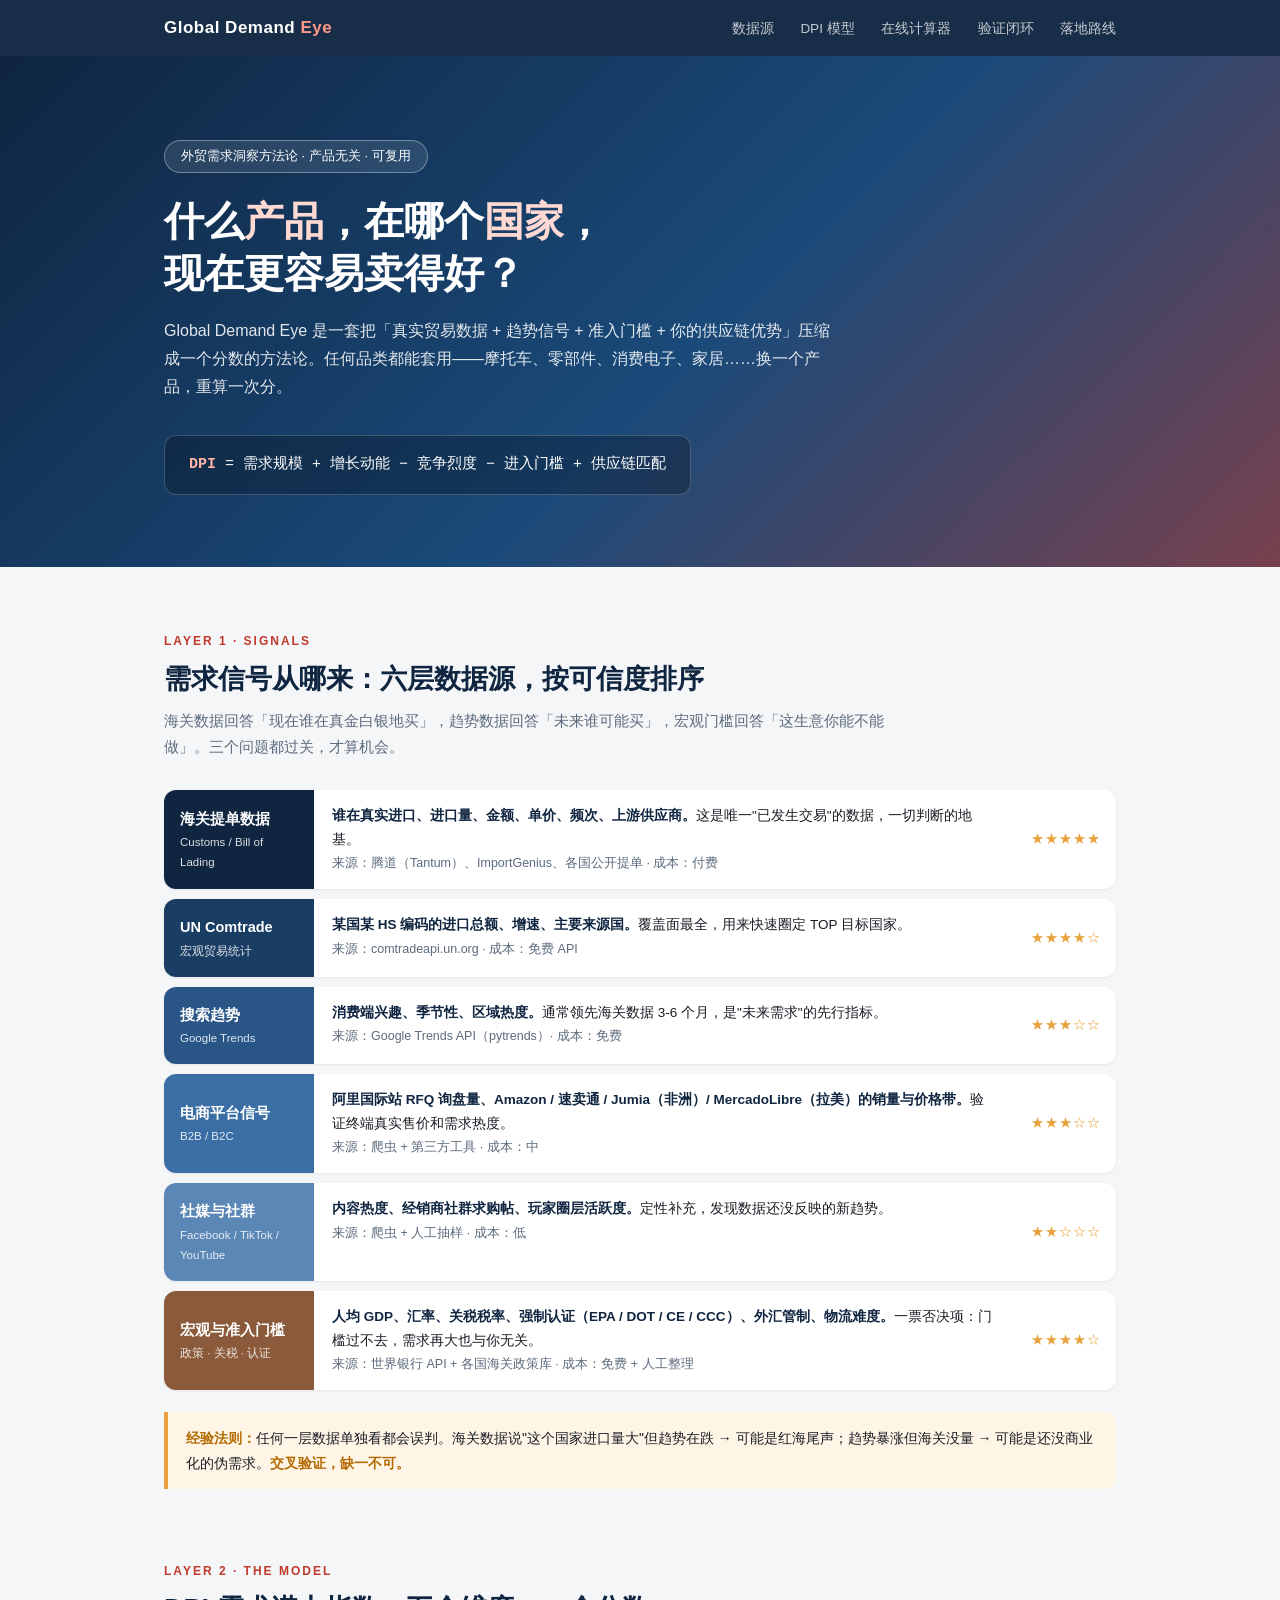
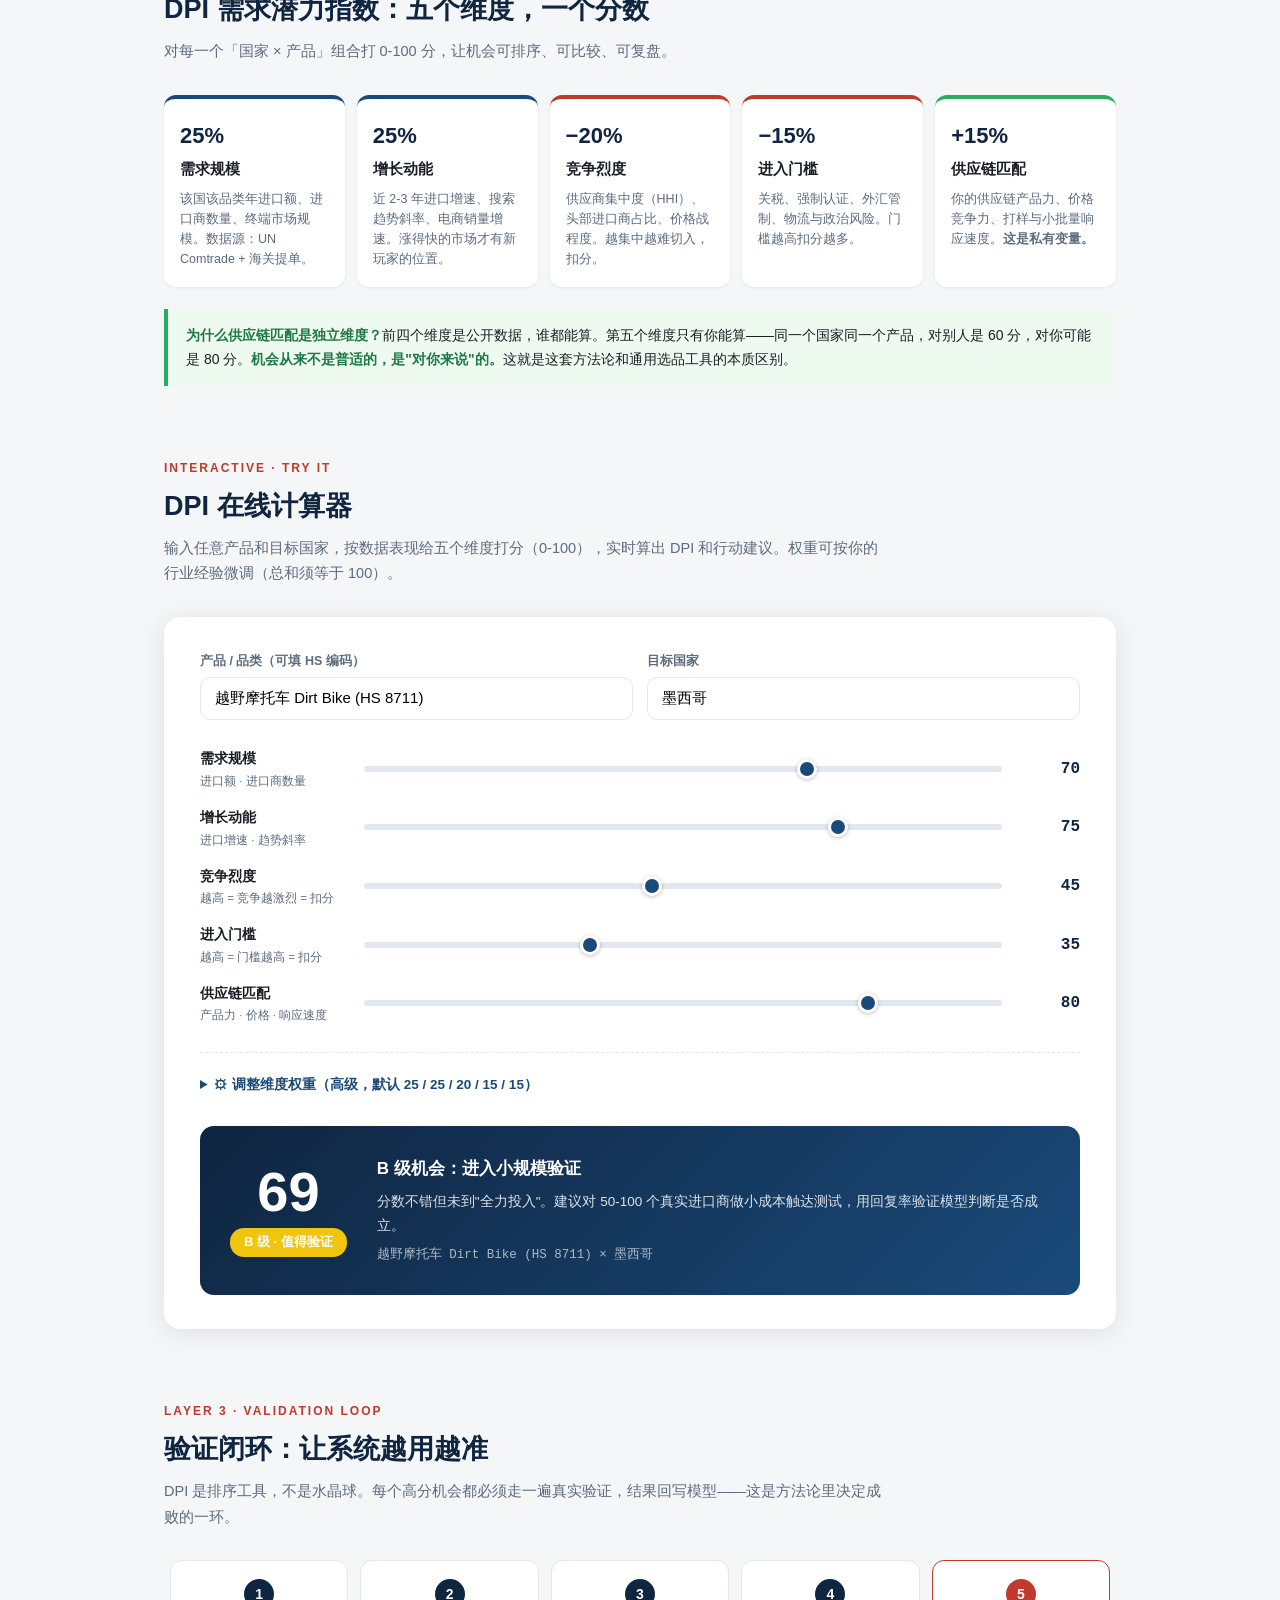
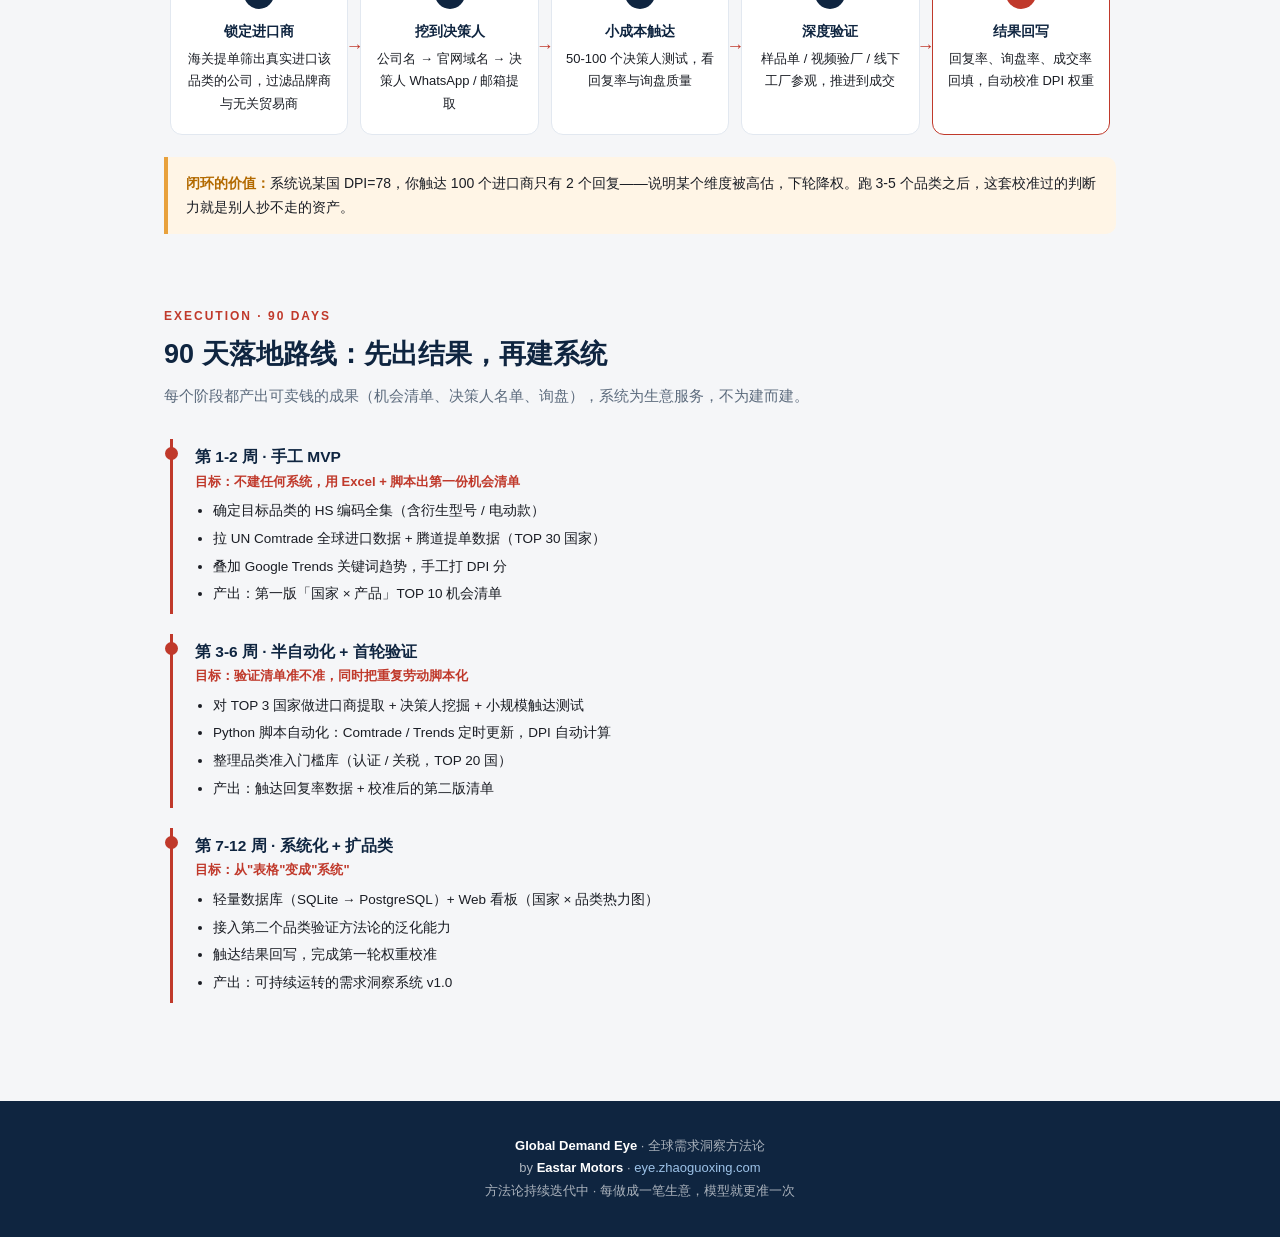
==== index.html @ 24470c13 "Global Demand Eye: 全球需求洞察方法论 v1.0（DPI 模型 + 交互式计算器）" ====
<!DOCTYPE html>
<html lang="zh-CN" data-page-node-id="IEvrCKIiT8b6tZA7WyVUV3">
<head data-page-node-id="hLp0TwkNhoBQQ4ujz1DH9p">
<meta charset="UTF-8" data-page-node-id="vBuQwhukV2SU0BndbEfwpH">
<meta name="viewport" content="width=device-width, initial-scale=1.0" data-page-node-id="2bIlBClqqDKxnT2rr8ZYdN">
<title>Global Demand Eye · 全球需求洞察方法论</title>
<meta name="description" content="一套可复用的外贸需求洞察方法论：用 DPI 需求潜力指数回答「什么产品 × 哪个国家 × 现在更容易卖」。" data-page-node-id="ldcZ8ysT7w2BpTGIAM40GC">
<style>
  :root {
    --navy: #0f2540; --navy2: #1a4a7a; --red: #c0392b; --bg: #f5f6f8;
    --ink: #1a1d24; --muted: #5c6b7d; --line: #e2e8f0; --green: #27ae60; --amber: #e8a13c;
  }
  * { margin: 0; padding: 0; box-sizing: border-box; }
  html { scroll-behavior: smooth; }
  body { font-family: -apple-system, "PingFang SC", "Microsoft YaHei", sans-serif; background: var(--bg); color: var(--ink); line-height: 1.75; }
  .container { max-width: 1000px; margin: 0 auto; padding: 0 24px; }

  /* nav */
  nav { position: sticky; top: 0; z-index: 50; background: rgba(15,37,64,.96); backdrop-filter: blur(8px); }
  nav .container { display: flex; align-items: center; justify-content: space-between; height: 56px; }
  nav .logo { color: #fff; font-weight: 800; font-size: 17px; letter-spacing: .5px; }
  nav .logo span { color: #ff9a8a; }
  nav .links a { color: rgba(255,255,255,.75); text-decoration: none; font-size: 13.5px; margin-left: 22px; transition: color .2s; }
  nav .links a:hover { color: #fff; }
  @media (max-width: 720px) { nav .links { display: none; } }

  /* hero */
  .hero { background: linear-gradient(135deg, #0f2540 0%, #1a4a7a 55%, #c0392b 135%); color: #fff; padding: 84px 0 72px; }
  .hero .tag { display: inline-block; border: 1px solid rgba(255,255,255,.35); background: rgba(255,255,255,.1); padding: 4px 16px; border-radius: 20px; font-size: 13px; margin-bottom: 22px; }
  .hero h1 { font-size: 40px; font-weight: 800; line-height: 1.3; margin-bottom: 18px; }
  .hero h1 .q { color: #ffd9d2; }
  .hero p { font-size: 16px; opacity: .88; max-width: 680px; }
  .hero .formula-strip { margin-top: 34px; display: inline-block; background: rgba(0,0,0,.25); border: 1px solid rgba(255,255,255,.2); border-radius: 12px; padding: 16px 24px; font-family: "SF Mono", Menlo, monospace; font-size: 15px; }
  .hero .formula-strip b { color: #ffb4a6; }
  @media (max-width: 720px) { .hero h1 { font-size: 28px; } .hero .formula-strip { font-size: 12px; } }

  section { padding: 64px 0 8px; }
  .sec-head { margin-bottom: 30px; }
  .sec-head .en { font-size: 12px; letter-spacing: 2px; color: var(--red); font-weight: 700; text-transform: uppercase; }
  .sec-head h2 { font-size: 27px; color: var(--navy); margin-top: 4px; }
  .sec-head p { color: var(--muted); font-size: 14.5px; margin-top: 6px; max-width: 720px; }

  /* signal pyramid */
  .pyramid { display: flex; flex-direction: column; gap: 10px; }
  .pyr { display: flex; background: #fff; border-radius: 12px; overflow: hidden; box-shadow: 0 1px 3px rgba(15,37,64,.08); }
  .pyr .lv { flex: 0 0 150px; padding: 16px; color: #fff; font-weight: 700; font-size: 14.5px; display: flex; flex-direction: column; justify-content: center; }
  .pyr .lv small { font-weight: 400; opacity: .85; font-size: 11.5px; }
  .pyr .bd { padding: 14px 18px; font-size: 13.5px; flex: 1; }
  .pyr .bd b { color: var(--navy); }
  .pyr .bd .src { color: var(--muted); font-size: 12.5px; margin-top: 2px; }
  .pyr .stars { flex: 0 0 100px; display: flex; align-items: center; justify-content: center; color: var(--amber); font-size: 13px; letter-spacing: 1px; }
  @media (max-width: 720px) { .pyr .lv { flex-basis: 110px; } .pyr .stars { display: none; } }

  /* dpi dimensions */
  .dims { display: grid; grid-template-columns: repeat(5, 1fr); gap: 12px; }
  @media (max-width: 900px) { .dims { grid-template-columns: repeat(2, 1fr); } }
  @media (max-width: 560px) { .dims { grid-template-columns: 1fr; } }
  .dim { background: #fff; border-radius: 12px; padding: 18px 16px; box-shadow: 0 1px 3px rgba(15,37,64,.08); border-top: 4px solid var(--navy2); }
  .dim.minus { border-top-color: var(--red); }
  .dim.own { border-top-color: var(--green); }
  .dim .w { font-size: 22px; font-weight: 800; color: var(--navy); }
  .dim .n { font-weight: 700; margin: 2px 0 6px; font-size: 14.5px; }
  .dim .d { font-size: 12.5px; color: var(--muted); line-height: 1.6; }

  .note { background: #fff5e6; border-left: 4px solid var(--amber); padding: 14px 18px; border-radius: 0 10px 10px 0; margin-top: 22px; font-size: 14px; }
  .note b { color: #b36a00; }
  .note.green { background: #eef9f0; border-left-color: var(--green); }
  .note.green b { color: #1d7a46; }

  /* calculator */
  .calc { background: #fff; border-radius: 16px; box-shadow: 0 4px 24px rgba(15,37,64,.1); padding: 34px 36px; }
  @media (max-width: 720px) { .calc { padding: 22px 18px; } }
  .calc .row-inputs { display: grid; grid-template-columns: 1fr 1fr; gap: 14px; margin-bottom: 26px; }
  @media (max-width: 560px) { .calc .row-inputs { grid-template-columns: 1fr; } }
  .calc input[type=text] { width: 100%; padding: 12px 14px; border: 1.5px solid var(--line); border-radius: 10px; font-size: 15px; outline: none; transition: border .2s; }
  .calc input[type=text]:focus { border-color: var(--navy2); }
  .calc label.fld { font-size: 12.5px; color: var(--muted); display: block; margin-bottom: 5px; font-weight: 600; }
  .slider-row { display: grid; grid-template-columns: 150px 1fr 64px; align-items: center; gap: 14px; margin-bottom: 14px; }
  @media (max-width: 560px) { .slider-row { grid-template-columns: 110px 1fr 52px; } }
  .slider-row .lab { font-size: 14px; font-weight: 600; }
  .slider-row .lab small { display: block; color: var(--muted); font-weight: 400; font-size: 11.5px; }
  .slider-row .val { font-family: "SF Mono", Menlo, monospace; font-size: 16px; font-weight: 700; color: var(--navy); text-align: right; }
  input[type=range] { width: 100%; height: 6px; -webkit-appearance: none; appearance: none; background: var(--line); border-radius: 3px; outline: none; }
  input[type=range]::-webkit-slider-thumb { -webkit-appearance: none; appearance: none; width: 20px; height: 20px; border-radius: 50%; background: var(--navy2); cursor: pointer; border: 3px solid #fff; box-shadow: 0 1px 4px rgba(0,0,0,.25); }
  .weights { margin-top: 26px; padding-top: 20px; border-top: 1px dashed var(--line); }
  .weights summary { cursor: pointer; font-size: 13.5px; color: var(--navy2); font-weight: 600; }
  .weights .wgrid { display: grid; grid-template-columns: repeat(5, 1fr); gap: 10px; margin-top: 14px; }
  @media (max-width: 720px) { .weights .wgrid { grid-template-columns: repeat(2, 1fr); } }
  .weights .wgrid label { font-size: 11.5px; color: var(--muted); display: block; margin-bottom: 3px; }
  .weights input[type=number] { width: 100%; padding: 7px 9px; border: 1.5px solid var(--line); border-radius: 8px; font-size: 14px; }
  .wsum { font-size: 12.5px; margin-top: 10px; color: var(--muted); }
  .wsum.ok { color: var(--green); } .wsum.bad { color: var(--red); font-weight: 700; }

  .result { margin-top: 30px; background: linear-gradient(135deg, #0f2540, #1a4a7a); border-radius: 14px; color: #fff; padding: 28px 30px; display: grid; grid-template-columns: auto 1fr; gap: 30px; align-items: center; }
  @media (max-width: 640px) { .result { grid-template-columns: 1fr; text-align: center; } }
  .result .score { text-align: center; }
  .result .score .num { font-size: 56px; font-weight: 800; line-height: 1; }
  .result .score .grade { display: inline-block; margin-top: 8px; font-size: 13px; font-weight: 700; padding: 3px 14px; border-radius: 14px; background: rgba(255,255,255,.15); }
  .result .verdict h4 { font-size: 17px; margin-bottom: 6px; }
  .result .verdict p { font-size: 13.5px; opacity: .85; }
  .result .verdict .pair { font-size: 12.5px; opacity: .65; margin-top: 8px; font-family: Menlo, monospace; }

  /* loop */
  .loop { display: grid; grid-template-columns: repeat(5, 1fr); gap: 0; }
  @media (max-width: 900px) { .loop { grid-template-columns: 1fr; gap: 12px; } }
  .lp { background: #fff; border: 1.5px solid var(--line); border-radius: 12px; padding: 18px 14px; margin: 0 6px; text-align: center; font-size: 13px; position: relative; }
  .lp .no { width: 30px; height: 30px; border-radius: 50%; background: var(--navy); color: #fff; font-weight: 800; display: flex; align-items: center; justify-content: center; margin: 0 auto 10px; font-size: 14px; }
  .lp b { display: block; color: var(--navy); margin-bottom: 4px; font-size: 14px; }
  .lp .arr { position: absolute; right: -16px; top: 50%; transform: translateY(-50%); color: var(--red); font-size: 18px; font-weight: 800; z-index: 2; }
  @media (max-width: 900px) { .lp .arr { display: none; } .lp { margin: 0; } }

  /* roadmap */
  .phase { border-left: 3px solid var(--red); padding: 4px 0 4px 22px; margin: 20px 0 20px 6px; position: relative; }
  .phase::before { content: ""; position: absolute; left: -8px; top: 8px; width: 13px; height: 13px; border-radius: 50%; background: var(--red); }
  .phase .t { font-weight: 700; font-size: 15.5px; color: var(--navy); }
  .phase .g { font-size: 13px; color: var(--red); font-weight: 600; margin-bottom: 6px; }
  .phase ul { margin-left: 18px; font-size: 13.5px; }
  .phase li { margin-bottom: 4px; }

  footer { background: var(--navy); color: rgba(255,255,255,.65); text-align: center; padding: 34px 20px; margin-top: 70px; font-size: 13px; }
  footer b { color: #fff; }
  footer a { color: #9ec3e8; text-decoration: none; }
</style>
</head>
<body data-page-node-id="r5opr6QafjVuFzC8ON0cdB">

<nav data-page-node-id="QuTthRYrnVWiDVU4P8e2kO">
  <div class="container" data-page-node-id="rSzT6q8761tzJrecuDGDx7">
    <div class="logo" data-page-node-id="YNQbATNOCQu0QMy5YVWGUk">Global Demand <span data-page-node-id="SczkfhZVIKyUPl3Lal9FXu">Eye</span></div>
    <div class="links" data-page-node-id="bvfOhIvkzDzVhWLD3byn2g">
      <a href="#signals" data-page-node-id="QLsc8fCORnNMgEXU4lE7KE">数据源</a>
      <a href="#dpi" data-page-node-id="n4cuCpz7oHlGXjJSjq1TVd">DPI 模型</a>
      <a href="#calc" data-page-node-id="eDOBJ2DCVDD18yL87TJ3RS">在线计算器</a>
      <a href="#loop" data-page-node-id="DHEj22jfOPbuzD3FoP1DJM">验证闭环</a>
      <a href="#roadmap" data-page-node-id="SwSfWYvEmaSe5w0Kty3PW3">落地路线</a>
    </div>
  </div>
</nav>

<header class="hero" data-page-node-id="IZYheMNTh07hRgDJfRFRk2">
  <div class="container" data-page-node-id="EDFjBvue8R69aJNtRItX7Y">
    <span class="tag" data-page-node-id="p7OIjJOdq6BhohmUQ7pCWQ">外贸需求洞察方法论 · 产品无关 · 可复用</span>
    <h1 data-page-node-id="xHTnuhLWr1ctZLSzqEWkIQ">什么<span class="q" data-page-node-id="HSXyQLlKOrQDdUiEx3WHoW">产品</span>，在哪个<span class="q" data-page-node-id="iYE3smzuwUv2TRCSOSSIz4">国家</span>，<br data-page-node-id="yfrJmaG1UToOiCyjtWpQSI">现在更容易卖得好？</h1>
    <p data-page-node-id="XhCnIAzaD6e57Ko7ouEJq1">Global Demand Eye 是一套把「真实贸易数据 + 趋势信号 + 准入门槛 + 你的供应链优势」压缩成一个分数的方法论。任何品类都能套用——摩托车、零部件、消费电子、家居……换一个产品，重算一次分。</p>
    <div class="formula-strip" data-page-node-id="I98uPK7IFHiWHmWqxn0GEf">
      <b data-page-node-id="nz43cjdQmSxBh1NWPtGBDM">DPI</b> = 需求规模 + 增长动能 − 竞争烈度 − 进入门槛 + 供应链匹配
    </div>
  </div>
</header>

<!-- ========== signals ========== -->
<section id="signals" data-page-node-id="ZQFGwPuYWzvEraIip5YilB">
  <div class="container" data-page-node-id="bHOEvrCng6jv2vUFArN1WA">
    <div class="sec-head" data-page-node-id="aDCiYHeHl4Ud39AeSiTGZr">
      <div class="en" data-page-node-id="Nk7fXWYWGG63xMOnmiE8hW">Layer 1 · Signals</div>
      <h2 data-page-node-id="G8NSWbvDKHOZ49mcyv7sGv">需求信号从哪来：六层数据源，按可信度排序</h2>
      <p data-page-node-id="NfgRid0uJEwHnpvKZOulTo">海关数据回答「现在谁在真金白银地买」，趋势数据回答「未来谁可能买」，宏观门槛回答「这生意你能不能做」。三个问题都过关，才算机会。</p>
    </div>
    <div class="pyramid" data-page-node-id="9uP1GkKiQLRGLhJ4TUD4BN">
      <div class="pyr" data-page-node-id="w9dStCxCaAjQZiHf9TOU4Z">
        <div class="lv" style="background:#0f2540;" data-page-node-id="qqhQadGFlS7LCG2Co05sOn">海关提单数据<small data-page-node-id="HTRX4gMsuzF23IaAxL46Rk">Customs / Bill of Lading</small></div>
        <div class="bd" data-page-node-id="ShWeNjuUZVLwnoRRDWIaSs"><b data-page-node-id="JaAQrnmtHq7ApZuXGEe4kt">谁在真实进口、进口量、金额、单价、频次、上游供应商。</b>这是唯一"已发生交易"的数据，一切判断的地基。<div class="src" data-page-node-id="7hr94JPHoPnotIsxwGgO8F">来源：腾道（Tantum）、ImportGenius、各国公开提单 · 成本：付费</div></div>
        <div class="stars" data-page-node-id="UuYHTeI66u4rHofrHiI2dR">★★★★★</div>
      </div>
      <div class="pyr" data-page-node-id="gSCQN2PxcvcqkoF2RKNpNB">
        <div class="lv" style="background:#1a3d63;" data-page-node-id="2wQsLAMKa45lhEHTF6GF0s">UN Comtrade<small data-page-node-id="2dvH2bXJ5xW7bOdej9FCz9">宏观贸易统计</small></div>
        <div class="bd" data-page-node-id="FbSPeNn5CXWdpCGofJTr2a"><b data-page-node-id="IQFgDj6GCeGEJJ5lA1L1zM">某国某 HS 编码的进口总额、增速、主要来源国。</b>覆盖面最全，用来快速圈定 TOP 目标国家。<div class="src" data-page-node-id="N9Nk1ZlUTFF0klYOjw4Fxx">来源：comtradeapi.un.org · 成本：免费 API</div></div>
        <div class="stars" data-page-node-id="aTIJogp6NkuYh9pyhYfNWV">★★★★☆</div>
      </div>
      <div class="pyr" data-page-node-id="IzHwJ3cd17lHZIu9KGXx1a">
        <div class="lv" style="background:#2a5687;" data-page-node-id="zEAtWNTUoAk8h7nivGGPFu">搜索趋势<small data-page-node-id="Dv110IQQfiTdGqbUKYOcNA">Google Trends</small></div>
        <div class="bd" data-page-node-id="lWW3hHilEW1r77JCCldPZ5"><b data-page-node-id="ol2Ish9P1LIhkQ0wG5myX7">消费端兴趣、季节性、区域热度。</b>通常领先海关数据 3-6 个月，是"未来需求"的先行指标。<div class="src" data-page-node-id="nSg9imSVXDgQwfA8rMANm7">来源：Google Trends API（pytrends）· 成本：免费</div></div>
        <div class="stars" data-page-node-id="LIOrmeFbvkNIgpAD3u7LPG">★★★☆☆</div>
      </div>
      <div class="pyr" data-page-node-id="YKxMVYSFRfwPjGdDuov9Wt">
        <div class="lv" style="background:#3a6ea5;" data-page-node-id="icUJxu2oPcdMkp717Hsugf">电商平台信号<small data-page-node-id="g0WriHyoiSsemqVfHRmzNA">B2B / B2C</small></div>
        <div class="bd" data-page-node-id="pbUmxcZNotRVidHMBt0MIl"><b data-page-node-id="hGPF7P3UPyFxENX0PAlN9y">阿里国际站 RFQ 询盘量、Amazon / 速卖通 / Jumia（非洲）/ MercadoLibre（拉美）的销量与价格带。</b>验证终端真实售价和需求热度。<div class="src" data-page-node-id="9dDCrebxghaQNNaCyToaMF">来源：爬虫 + 第三方工具 · 成本：中</div></div>
        <div class="stars" data-page-node-id="W4ZcXkpFQfEFQOgFIaE8tD">★★★☆☆</div>
      </div>
      <div class="pyr" data-page-node-id="Q31TmPcglBEFZNuzQTRCjd">
        <div class="lv" style="background:#5a87b5;" data-page-node-id="W952iUzOHTjfyQzZMgkcyC">社媒与社群<small data-page-node-id="aMQx251KBMNMVCktxVREdk">Facebook / TikTok / YouTube</small></div>
        <div class="bd" data-page-node-id="oGlS7PlF7cefPJWijrtlR1"><b data-page-node-id="CZnVqCSi5wtssy2zqeDhdk">内容热度、经销商社群求购帖、玩家圈层活跃度。</b>定性补充，发现数据还没反映的新趋势。<div class="src" data-page-node-id="MpfWaKLDdfzpuPb1gTB2Uk">来源：爬虫 + 人工抽样 · 成本：低</div></div>
        <div class="stars" data-page-node-id="zal80wvZbFKEFIA5OiOLN6">★★☆☆☆</div>
      </div>
      <div class="pyr" data-page-node-id="3l9rN19B5kUeqevLF8NFHF">
        <div class="lv" style="background:#8a5a3a;" data-page-node-id="FvBKy3YCjRlEtBvvr4nw7a">宏观与准入门槛<small data-page-node-id="cCqJzxSirwsEwkLjjvMo7b">政策 · 关税 · 认证</small></div>
        <div class="bd" data-page-node-id="RYgnKblxD9RaDGAA5lBsfM"><b data-page-node-id="8rGvRsEMg46bdaJJeWq9KT">人均 GDP、汇率、关税税率、强制认证（EPA / DOT / CE / CCC）、外汇管制、物流难度。</b>一票否决项：门槛过不去，需求再大也与你无关。<div class="src" data-page-node-id="A6B1TCyIkHD6QZiQRaJKHW">来源：世界银行 API + 各国海关政策库 · 成本：免费 + 人工整理</div></div>
        <div class="stars" data-page-node-id="SSq3hHeuZqFsWaADQAePLg">★★★★☆</div>
      </div>
    </div>
    <div class="note" data-page-node-id="MhfBzk2NH5AUtbohgVv6GQ"><b data-page-node-id="ToPwwE7y4jEMe18lmXKIYR">经验法则：</b>任何一层数据单独看都会误判。海关数据说"这个国家进口量大"但趋势在跌 → 可能是红海尾声；趋势暴涨但海关没量 → 可能是还没商业化的伪需求。<b data-page-node-id="q9iRjJ2ZmhHyKHPS8cHIDN">交叉验证，缺一不可。</b></div>
  </div>
</section>

<!-- ========== dpi ========== -->
<section id="dpi" data-page-node-id="6mTEABo7Omw8Z5b53dBYHD">
  <div class="container" data-page-node-id="WxjMREx1UU9RA0ktwHkOeV">
    <div class="sec-head" data-page-node-id="xlFuzKMw6QEf4B3MAi9E6w">
      <div class="en" data-page-node-id="F7dbuxSzGpYnJPQQpe9zws">Layer 2 · The Model</div>
      <h2 data-page-node-id="zuZJVncr75vNIwGeu2agiF">DPI 需求潜力指数：五个维度，一个分数</h2>
      <p data-page-node-id="AaKi1Xw0A4uD5wXt1agMNL">对每一个「国家 × 产品」组合打 0-100 分，让机会可排序、可比较、可复盘。</p>
    </div>
    <div class="dims" data-page-node-id="Bn1Et8a41IqFWNpMWKlJCp">
      <div class="dim" data-page-node-id="r7kMfxsvGmeQrzQdFLvO2Y">
        <div class="w" data-page-node-id="SZ2Id3TywzAT9Bwu0ER8c0">25%</div>
        <div class="n" data-page-node-id="u8OjMjBidL9I6MXHRtDSOB">需求规模</div>
        <div class="d" data-page-node-id="8ZZdRq0uIJmONjcBdqWpBv">该国该品类年进口额、进口商数量、终端市场规模。数据源：UN Comtrade + 海关提单。</div>
      </div>
      <div class="dim" data-page-node-id="Dt3rtG5D5ry6xsKox5BXqB">
        <div class="w" data-page-node-id="xN02S0EbfqwMMnlbsdkzE2">25%</div>
        <div class="n" data-page-node-id="lEg8XrrG2Z4cm4Wytld259">增长动能</div>
        <div class="d" data-page-node-id="LpGcOYETC4w7R2GDK9BfGv">近 2-3 年进口增速、搜索趋势斜率、电商销量增速。涨得快的市场才有新玩家的位置。</div>
      </div>
      <div class="dim minus" data-page-node-id="dlaulMwopgeeA3lLjTu7LX">
        <div class="w" data-page-node-id="EjmgvHj5o8LtQ07co8GeGn">−20%</div>
        <div class="n" data-page-node-id="bsRDr58LwfseDkrC4YNcEO">竞争烈度</div>
        <div class="d" data-page-node-id="E1NGyR9VZPc31E5EnCT2K5">供应商集中度（HHI）、头部进口商占比、价格战程度。越集中越难切入，扣分。</div>
      </div>
      <div class="dim minus" data-page-node-id="Ex1JQ5RdeE138fgyXCQmdw">
        <div class="w" data-page-node-id="lYrbvK5EG2C6UGiPxXFB9H">−15%</div>
        <div class="n" data-page-node-id="qQQ9ghXr9r3gupyhHA29Gc">进入门槛</div>
        <div class="d" data-page-node-id="h4r6ZVQ0yZt7P39sB7OxQt">关税、强制认证、外汇管制、物流与政治风险。门槛越高扣分越多。</div>
      </div>
      <div class="dim own" data-page-node-id="47cLWXXJ4HCf4FDgosNpMU">
        <div class="w" data-page-node-id="ZMB7PxrVB5gP24xKC6JzUp">+15%</div>
        <div class="n" data-page-node-id="ClP6UJm64rwsRnzi7DaR8e">供应链匹配</div>
        <div class="d" data-page-node-id="NkoqFlHwmExhd2BOm8w70q">你的供应链产品力、价格竞争力、打样与小批量响应速度。<b data-page-node-id="1xHflF5X1eBCTmpnGKf5lE">这是私有变量。</b></div>
      </div>
    </div>
    <div class="note green" data-page-node-id="byncQDVdkB5dgZrx1eaZTH"><b data-page-node-id="ZDDHnGz6Mau3DHV8VzU8U2">为什么供应链匹配是独立维度？</b>前四个维度是公开数据，谁都能算。第五个维度只有你能算——同一个国家同一个产品，对别人是 60 分，对你可能是 80 分。<b data-page-node-id="pPXDdakkIcsINCntDMjJjc">机会从来不是普适的，是"对你来说"的。</b>这就是这套方法论和通用选品工具的本质区别。</div>
  </div>
</section>

<!-- ========== calculator ========== -->
<section id="calc" data-page-node-id="eqJMQbslDyuBJO5mOpYPag">
  <div class="container" data-page-node-id="CW9wfkcAtk1DTxhrJnQCOF">
    <div class="sec-head" data-page-node-id="Z81ObFy2GVFpoB7tXKbalR">
      <div class="en" data-page-node-id="vBSCY1B6Dr4XRr2J7GvDWp">Interactive · Try It</div>
      <h2 data-page-node-id="96H84qizPD5znhakshPHD9">DPI 在线计算器</h2>
      <p data-page-node-id="rIao5spfrhYEFBm9dfuEZQ">输入任意产品和目标国家，按数据表现给五个维度打分（0-100），实时算出 DPI 和行动建议。权重可按你的行业经验微调（总和须等于 100）。</p>
    </div>
    <div class="calc" data-page-node-id="C6tk0YIV5Md2pFw6AQDur2">
      <div class="row-inputs" data-page-node-id="UGJ4z0Zr1qCng6DdCZGPph">
        <div data-page-node-id="ZeLP5hubap4b9giK9UfDpl">
          <label class="fld" data-page-node-id="Td3oPC3eBSJ9swB1EGxpgv">产品 / 品类（可填 HS 编码）</label>
          <input type="text" id="inpProduct" placeholder="例：越野摩托车 HS 8711.40 / 锂电池 HS 8507.60" value="越野摩托车 Dirt Bike (HS 8711)" data-page-node-id="P92DXy0MJL8IMzyN8jyAbk">
        </div>
        <div data-page-node-id="nYaawmMRyZXLK5XvFsCIxY">
          <label class="fld" data-page-node-id="94QNr481kT8ojsXjfUpptq">目标国家</label>
          <input type="text" id="inpCountry" placeholder="例：墨西哥 / 菲律宾 / 阿联酋" value="墨西哥" data-page-node-id="ynKLkt6PCAgSX8Kysm149F">
        </div>
      </div>

      <div class="slider-row" data-page-node-id="U9ZHvdxFnFE3RqRvJ0XtJu">
        <div class="lab" data-page-node-id="LwThI8Pwn2y6rU4yuI0BZb">需求规模<small data-page-node-id="AYkXiMCG98AzDMAkQqhDX8">进口额 · 进口商数量</small></div>
        <input type="range" id="sScale" min="0" max="100" value="70" data-page-node-id="517WQTDisTHP8MMPZJbJz4">
        <div class="val" id="vScale" data-page-node-id="Ik49hf4JZzKag4N5SGpCU8">70</div>
      </div>
      <div class="slider-row" data-page-node-id="xHGm68E9Fb3jVLI6lkTX5V">
        <div class="lab" data-page-node-id="iJuHDU5eafSQIinwKpuywI">增长动能<small data-page-node-id="OQkNIZcRLqV8DtzFH5Y4Gs">进口增速 · 趋势斜率</small></div>
        <input type="range" id="sGrowth" min="0" max="100" value="75" data-page-node-id="lUmguF3kpJmUsCxPpCqBpy">
        <div class="val" id="vGrowth" data-page-node-id="EMDRYiUGupuWek4H0SpecD">75</div>
      </div>
      <div class="slider-row" data-page-node-id="GMIpv4WqvTbLwxsK4B0tLA">
        <div class="lab" data-page-node-id="LkE9Jz8ULsa5qg0GMSwv7t">竞争烈度<small data-page-node-id="RiddVjvmbUEsahLoPfHdyU">越高 = 竞争越激烈 = 扣分</small></div>
        <input type="range" id="sComp" min="0" max="100" value="45" data-page-node-id="gHEY2mPsdIB0fYkMYtqVRX">
        <div class="val" id="vComp" data-page-node-id="djqQlwb2e5w95f5pQmnm08">45</div>
      </div>
      <div class="slider-row" data-page-node-id="wBejL7w61dmlzUV5kbaCsr">
        <div class="lab" data-page-node-id="aDOAXy6K6B5c9iUhpycM99">进入门槛<small data-page-node-id="5raRb9q4DnnFuliBQ7nvqA">越高 = 门槛越高 = 扣分</small></div>
        <input type="range" id="sBarrier" min="0" max="100" value="35" data-page-node-id="34rMrnQoTKuI7pvPJ2jzHk">
        <div class="val" id="vBarrier" data-page-node-id="Xj3lMl3kNN5ziYtwSI81BH">35</div>
      </div>
      <div class="slider-row" data-page-node-id="74cmujZCpz2aWnRfdkQVbK">
        <div class="lab" data-page-node-id="WdaHewJCp5HU4wncAp7eF1">供应链匹配<small data-page-node-id="oGyUyn6UlAx01HDJFDV0RX">产品力 · 价格 · 响应速度</small></div>
        <input type="range" id="sSupply" min="0" max="100" value="80" data-page-node-id="4LfYzhRZk4vKZxvKVcT6vk">
        <div class="val" id="vSupply" data-page-node-id="SEXRsQrRGCgTTjy6qSXPQK">80</div>
      </div>

      <details class="weights" data-page-node-id="C7s69Kp9R4JzG7GAhMLbxX">
        <summary data-page-node-id="wlfAIygw2ewNesuabUyUTh">⚙ 调整维度权重（高级，默认 25 / 25 / 20 / 15 / 15）</summary>
        <div class="wgrid" data-page-node-id="4LWaH7zEQz336lYtZjcvwr">
          <div data-page-node-id="GviAGVJmrFXKdgFZTsP7IY"><label data-page-node-id="uAAACxwQfbSQr1qHZHefzt">需求规模 %</label><input type="number" id="wScale" value="25" min="0" max="100" data-page-node-id="iz8URYtDum1PEkx6ICNHAD"></div>
          <div data-page-node-id="Nt60G5Vf9X25AHECSQ7KOL"><label data-page-node-id="P1LnvotKlUIAZF359MWeub">增长动能 %</label><input type="number" id="wGrowth" value="25" min="0" max="100" data-page-node-id="fJAs8GINRwi5Eq8banMwiJ"></div>
          <div data-page-node-id="eDjDyLI8EsMCHCY8Jm7Zd3"><label data-page-node-id="WdsKo4zfA0M6EfvzDu0Q7s">竞争烈度 %</label><input type="number" id="wComp" value="20" min="0" max="100" data-page-node-id="wTUCmZoGHNgbPV4UE6dyX9"></div>
          <div data-page-node-id="PCcslh2oCTnwe6LTCTE0cd"><label data-page-node-id="AhI5ystF2G9BT3VPCFkWbG">进入门槛 %</label><input type="number" id="wBarrier" value="15" min="0" max="100" data-page-node-id="GgiDvHOcfy6i1e7U417uB7"></div>
          <div data-page-node-id="8Wl2fVR0PAE2L3QRfrAXCz"><label data-page-node-id="uJ4YKPweRa1Rtg58ZPTuqD">供应链匹配 %</label><input type="number" id="wSupply" value="15" min="0" max="100" data-page-node-id="I7NzVJ8lK70nNxkJlMAts5"></div>
        </div>
        <div class="wsum" id="wSum" data-page-node-id="e6fDajqqUfJODlJSJyaHcU">权重合计：100 ✓</div>
      </details>

      <div class="result" data-page-node-id="1ksnEF5CkHckisb7PzEwPh">
        <div class="score" data-page-node-id="sgCZ166au4QcOysg7E7LVz">
          <div class="num" id="dpiNum" data-page-node-id="MwaewHonVq5uARgxAMss8K">68</div>
          <div class="grade" id="dpiGrade" data-page-node-id="34RHwXvKTcUwdZXPgI26Ra">B 级 · 值得验证</div>
        </div>
        <div class="verdict" data-page-node-id="qte9G6iy3mfSSRQnAFLBBo">
          <h4 id="verdictTitle" data-page-node-id="9z4jh3EdK7FmAPdKkbNsf5">B 级机会：进入小规模验证</h4>
          <p id="verdictText" data-page-node-id="5oIbEvJ3dH4nMCsodS1IE1">分数不错但未到"全力投入"。建议对 50-100 个真实进口商做小成本触达测试，用回复率验证模型判断是否成立。</p>
          <div class="pair" id="verdictPair" data-page-node-id="DQZMjDov5uDegCDp6jlDtC">越野摩托车 Dirt Bike (HS 8711) × 墨西哥</div>
        </div>
      </div>
    </div>
  </div>
</section>

<!-- ========== loop ========== -->
<section id="loop" data-page-node-id="IvnHo2veXMLCJL98EAqV7W">
  <div class="container" data-page-node-id="FzVYHmhB2PYrbAnipBwXvf">
    <div class="sec-head" data-page-node-id="qfYCKcub2DqYiCuLNGXCmk">
      <div class="en" data-page-node-id="WaAO93FQGYItOm1JWPCeEo">Layer 3 · Validation Loop</div>
      <h2 data-page-node-id="rDwv5MQQSjoLU5nnIpL0Cc">验证闭环：让系统越用越准</h2>
      <p data-page-node-id="EeYN8zI6DjrDtF2VVd5Y7m">DPI 是排序工具，不是水晶球。每个高分机会都必须走一遍真实验证，结果回写模型——这是方法论里决定成败的一环。</p>
    </div>
    <div class="loop" data-page-node-id="mLSLw4tZUiBsu7xUvRwscG">
      <div class="lp" data-page-node-id="i57f8R1JZFVsm0wOXY2sDY"><div class="no" data-page-node-id="6iiRJwDobkMNkV9NJMuWag">1</div><b data-page-node-id="gJqEsXF4BG2A6n7ChYgbip">锁定进口商</b>海关提单筛出真实进口该品类的公司，过滤品牌商与无关贸易商<span class="arr" data-page-node-id="J9yE0Dm3CFP1bjNoOiMNR8">→</span></div>
      <div class="lp" data-page-node-id="8Y3Fmg1JnVMxkx3XiyQsOm"><div class="no" data-page-node-id="j8Ps2isQ5y6UCO1qtgDPJB">2</div><b data-page-node-id="lnySKEoWqEABgc9lprq5JG">挖到决策人</b>公司名 → 官网域名 → 决策人 WhatsApp / 邮箱提取<span class="arr" data-page-node-id="4420hr8aL1XL0JBJEzGzy2">→</span></div>
      <div class="lp" data-page-node-id="xKyymSw67HYDXohNX4HlHd"><div class="no" data-page-node-id="EqqVa17Me4ho92S8I5QuMA">3</div><b data-page-node-id="fQH5EH0KU9knRgnj37viiX">小成本触达</b>50-100 个决策人测试，看回复率与询盘质量<span class="arr" data-page-node-id="tuJGbSZwX9B1hpakDYhpKS">→</span></div>
      <div class="lp" data-page-node-id="vOnI9FDoGuWFul30V0PB7E"><div class="no" data-page-node-id="mPdLxS61WBkEa5XNBRUZbh">4</div><b data-page-node-id="x4F8BxhFysFzOS8W9z5jKH">深度验证</b>样品单 / 视频验厂 / 线下工厂参观，推进到成交<span class="arr" data-page-node-id="trVwkqrCVR8hELhkOVlpDj">→</span></div>
      <div class="lp" style="border-color:var(--red);" data-page-node-id="YmEbV69jqQ1M6CjoMr0c8A"><div class="no" style="background:var(--red);" data-page-node-id="hRaoEnZTsvyp6bwITFPHER">5</div><b data-page-node-id="U62Dutv7JeehWr46yRNFLJ">结果回写</b>回复率、询盘率、成交率回填，自动校准 DPI 权重</div>
    </div>
    <div class="note" data-page-node-id="I6uM18ygcFd0RUxqh1Ypu8"><b data-page-node-id="nlriQeJwE8980oVTHJd1Fc">闭环的价值：</b>系统说某国 DPI=78，你触达 100 个进口商只有 2 个回复——说明某个维度被高估，下轮降权。跑 3-5 个品类之后，这套校准过的判断力就是别人抄不走的资产。</div>
  </div>
</section>

<!-- ========== roadmap ========== -->
<section id="roadmap" data-page-node-id="r0g1HeqlXU8JCI0lgdL3WN">
  <div class="container" data-page-node-id="rtHH1ZcAr7oWogIEPx7BWo">
    <div class="sec-head" data-page-node-id="Ae7JDM2Fo5EWsvx92pM6Od">
      <div class="en" data-page-node-id="n1OPC5f1i1wozR8rxKRAn9">Execution · 90 Days</div>
      <h2 data-page-node-id="gE9Eyq4An4juqTjFe94ldb">90 天落地路线：先出结果，再建系统</h2>
      <p data-page-node-id="2OPKiQrOMPhiaueBvLOb8F">每个阶段都产出可卖钱的成果（机会清单、决策人名单、询盘），系统为生意服务，不为建而建。</p>
    </div>

    <div class="phase" data-page-node-id="MV2Q6Hs4BksIsypjRPjPU4">
      <div class="t" data-page-node-id="KAIQRIBxPUKy6PRIWnLQod">第 1-2 周 · 手工 MVP</div>
      <div class="g" data-page-node-id="djPurtNwGVONXb0z00QWch">目标：不建任何系统，用 Excel + 脚本出第一份机会清单</div>
      <ul data-page-node-id="nlr2HYlwL9iBVkqbRAdAX8">
        <li data-page-node-id="eTFZRRMQilJ4LIved0r43Z">确定目标品类的 HS 编码全集（含衍生型号 / 电动款）</li>
        <li data-page-node-id="UV6H6C8bgBarvKK7vHZune">拉 UN Comtrade 全球进口数据 + 腾道提单数据（TOP 30 国家）</li>
        <li data-page-node-id="Muc0nRO66EZuPvwx5ztGUe">叠加 Google Trends 关键词趋势，手工打 DPI 分</li>
        <li data-page-node-id="cJwGYBDzz4WNgHJ64fHfBK">产出：第一版「国家 × 产品」TOP 10 机会清单</li>
      </ul>
    </div>
    <div class="phase" data-page-node-id="Pe7i2YiIut6ciULUMHKVxs">
      <div class="t" data-page-node-id="SCkTB80YTrg7CZPoEcjRQI">第 3-6 周 · 半自动化 + 首轮验证</div>
      <div class="g" data-page-node-id="dMCEJgvK9oJhzQkcDkR5A2">目标：验证清单准不准，同时把重复劳动脚本化</div>
      <ul data-page-node-id="OhVR7gKmD3Pqv8rBgT1uPY">
        <li data-page-node-id="hkqty0AX2onGqyxAD54DU9">对 TOP 3 国家做进口商提取 + 决策人挖掘 + 小规模触达测试</li>
        <li data-page-node-id="d1YGBUsG6fvaXxA4xQMgjs">Python 脚本自动化：Comtrade / Trends 定时更新，DPI 自动计算</li>
        <li data-page-node-id="JK6u6ulDw2FvVLUIvzUPGJ">整理品类准入门槛库（认证 / 关税，TOP 20 国）</li>
        <li data-page-node-id="W6CaHIkxqkccHAp8mBb7Fr">产出：触达回复率数据 + 校准后的第二版清单</li>
      </ul>
    </div>
    <div class="phase" data-page-node-id="aXmrJaHT5O2Nfuxq1txzWi">
      <div class="t" data-page-node-id="cny04F1foFqjBcID3U9ZgF">第 7-12 周 · 系统化 + 扩品类</div>
      <div class="g" data-page-node-id="P6H2WT0uatQEITdbLwXgDA">目标：从"表格"变成"系统"</div>
      <ul data-page-node-id="XUJuFvTVfq4cXU6pYpKj2t">
        <li data-page-node-id="xMxsQV6d4RwWEtZLh1Ee98">轻量数据库（SQLite → PostgreSQL）+ Web 看板（国家 × 品类热力图）</li>
        <li data-page-node-id="OqKcgnLVwEpa4QF3DHlPPT">接入第二个品类验证方法论的泛化能力</li>
        <li data-page-node-id="x527jBsoS6optCuj3IUPJ5">触达结果回写，完成第一轮权重校准</li>
        <li data-page-node-id="o0vva8ks5xEIbPc8kMmkqo">产出：可持续运转的需求洞察系统 v1.0</li>
      </ul>
    </div>
  </div>
</section>

<footer data-page-node-id="DvklETIlP0jpNGNVvctaB2">
  <div class="container" data-page-node-id="0anFneAZNR259eGyjvoLPJ">
    <b data-page-node-id="EhBOUdFjyvE4DgcNmu30ec">Global Demand Eye</b> · 全球需求洞察方法论<br data-page-node-id="tnk4fuImAzHksL0QoRVMgh">
    by <b data-page-node-id="gmmxca5Jf7StBth9yGvRTb">Eastar Motors</b> · <a href="https://eye.zhaoguoxing.com" data-page-node-id="LcFG8cFwRunDeHq4wATDYc">eye.zhaoguoxing.com</a><br data-page-node-id="LTq0OGP6a49xFaYAZtwwQu">
    方法论持续迭代中 · 每做成一笔生意，模型就更准一次
  </div>
</footer>

<script>
(function(){
  var dims = ['Scale','Growth','Comp','Barrier','Supply'];
  var W = { Scale:25, Growth:25, Comp:20, Barrier:15, Supply:15 };

  function num(id){ return parseFloat(document.getElementById(id).value) || 0; }

  function calc(){
    dims.forEach(function(d){ document.getElementById('v'+d).textContent = document.getElementById('s'+d).value; });

    W = { Scale:num('wScale'), Growth:num('wGrowth'), Comp:num('wComp'), Barrier:num('wBarrier'), Supply:num('wSupply') };
    var sum = W.Scale + W.Growth + W.Comp + W.Barrier + W.Supply;
    var wsumEl = document.getElementById('wSum');
    if (Math.abs(sum - 100) < 0.01) {
      wsumEl.textContent = '权重合计：' + sum + ' ✓'; wsumEl.className = 'wsum ok';
    } else {
      wsumEl.textContent = '权重合计：' + sum + ' ✗ （须等于 100，当前按归一化计算）'; wsumEl.className = 'wsum bad';
    }
    if (sum <= 0) sum = 1;

    var dpi = ( num('sScale')*W.Scale + num('sGrowth')*W.Growth
              + (100-num('sComp'))*W.Comp + (100-num('sBarrier'))*W.Barrier
              + num('sSupply')*W.Supply ) / sum;
    dpi = Math.max(0, Math.min(100, Math.round(dpi)));

    document.getElementById('dpiNum').textContent = dpi;

    var g, t, x, color;
    if (dpi >= 75) {
      g = 'A 级 · 优先投入'; t = 'A 级机会：全力验证，快速抢位';
      x = '需求、增长、门槛、供应链高度匹配。建议立即锁定该市场头部进口商，2 周内启动决策人触达，抢占先发位置。';
      color = '#2ecc71';
    } else if (dpi >= 60) {
      g = 'B 级 · 值得验证'; t = 'B 级机会：进入小规模验证';
      x = '分数不错但未到"全力投入"。建议对 50-100 个真实进口商做小成本触达测试，用回复率验证模型判断是否成立。';
      color = '#f1c40f';
    } else if (dpi >= 45) {
      g = 'C 级 · 观察待命'; t = 'C 级机会：保持观察，补齐短板';
      x = '机会存在但硬伤明显（竞争太激烈 / 门槛偏高 / 供应链不匹配）。建议先补齐最弱的维度，或换邻近市场再算一次。';
      color = '#e67e22';
    } else {
      g = 'D 级 · 暂不进入'; t = 'D 级机会：暂不进入';
      x = '当前条件下该市场不值得投入。可能是红海、门槛过高或需求不足。把资源让给更高分的机会，3 个月后用新数据重算。';
      color = '#e74c3c';
    }
    document.getElementById('dpiGrade').textContent = g;
    document.getElementById('dpiGrade').style.background = color;
    document.getElementById('verdictTitle').textContent = t;
    document.getElementById('verdictText').textContent = x;

    var p = document.getElementById('inpProduct').value.trim() || '（未填写产品）';
    var c = document.getElementById('inpCountry').value.trim() || '（未填写国家）';
    document.getElementById('verdictPair').textContent = p + ' × ' + c;
  }

  dims.forEach(function(d){
    document.getElementById('s'+d).addEventListener('input', calc);
    document.getElementById('w'+d).addEventListener('input', calc);
  });
  document.getElementById('inpProduct').addEventListener('input', calc);
  document.getElementById('inpCountry').addEventListener('input', calc);
  calc();
})();
</script>

</body>
</html>
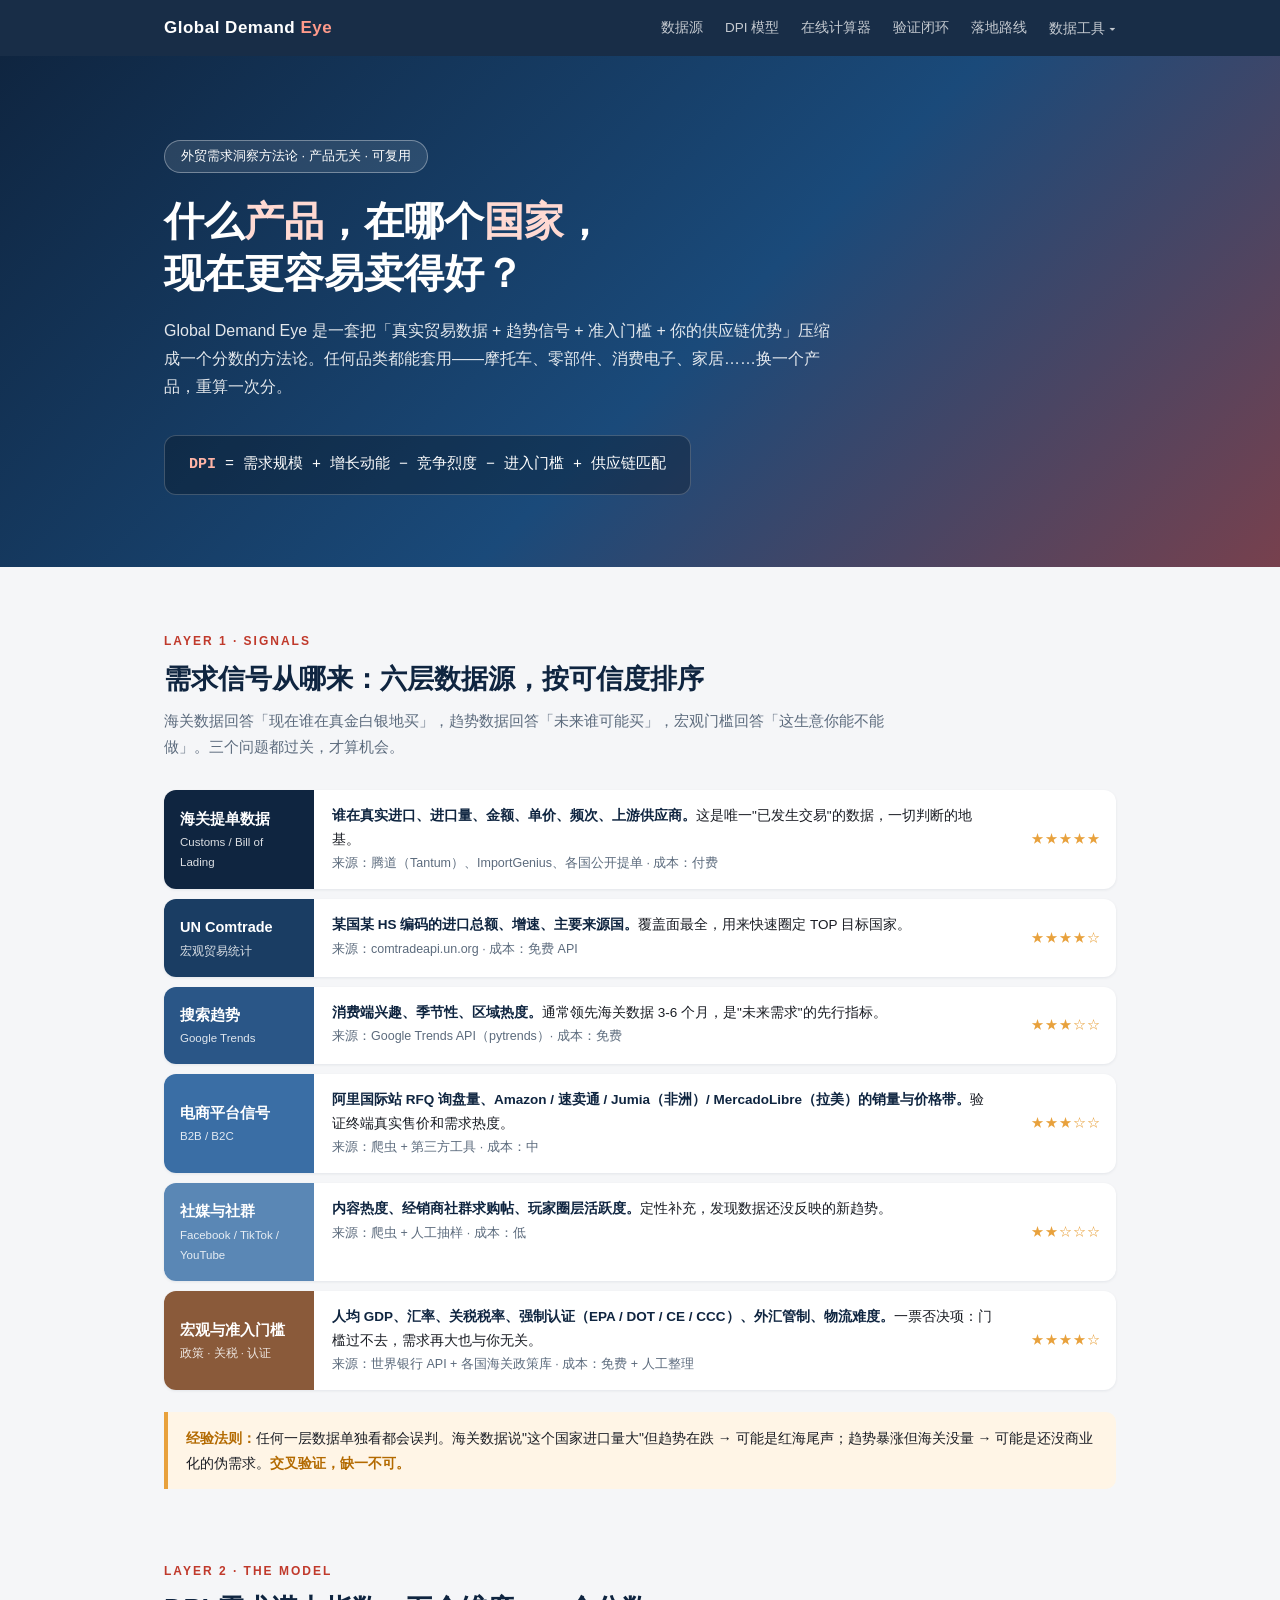
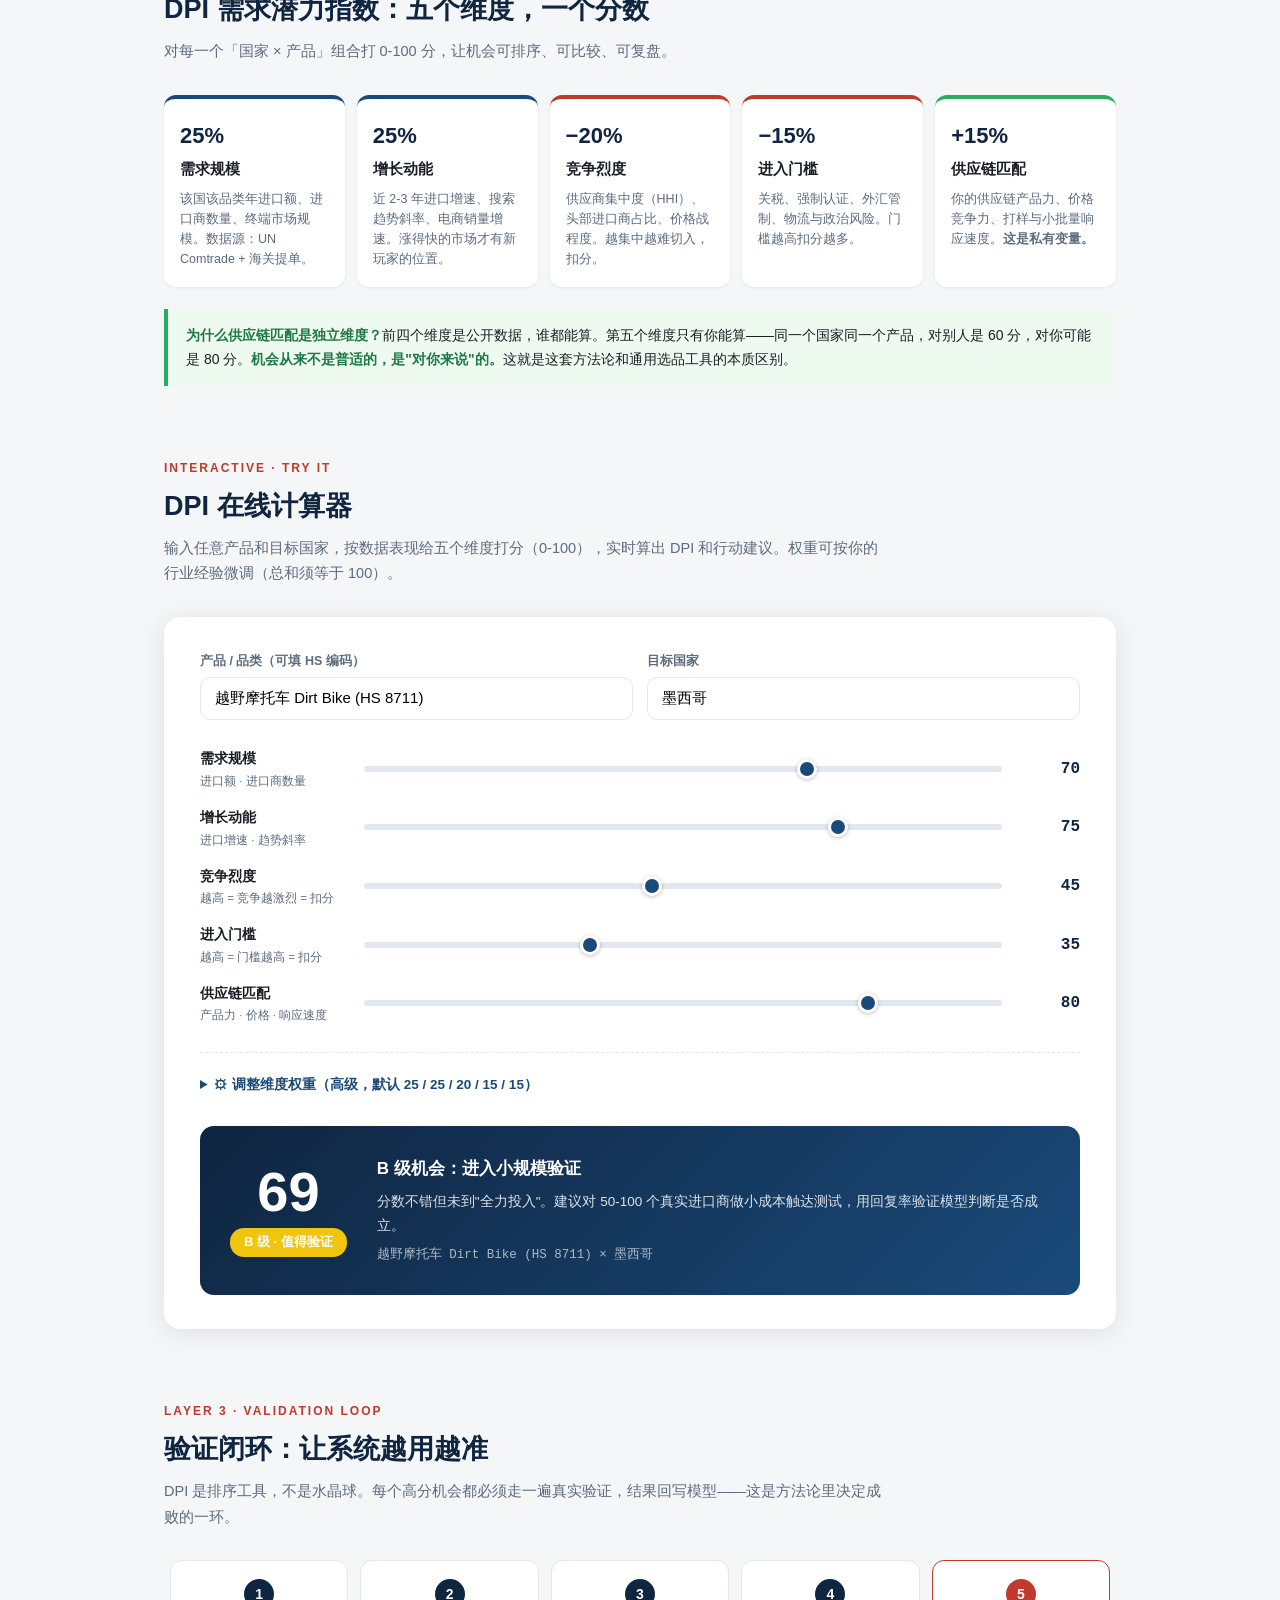
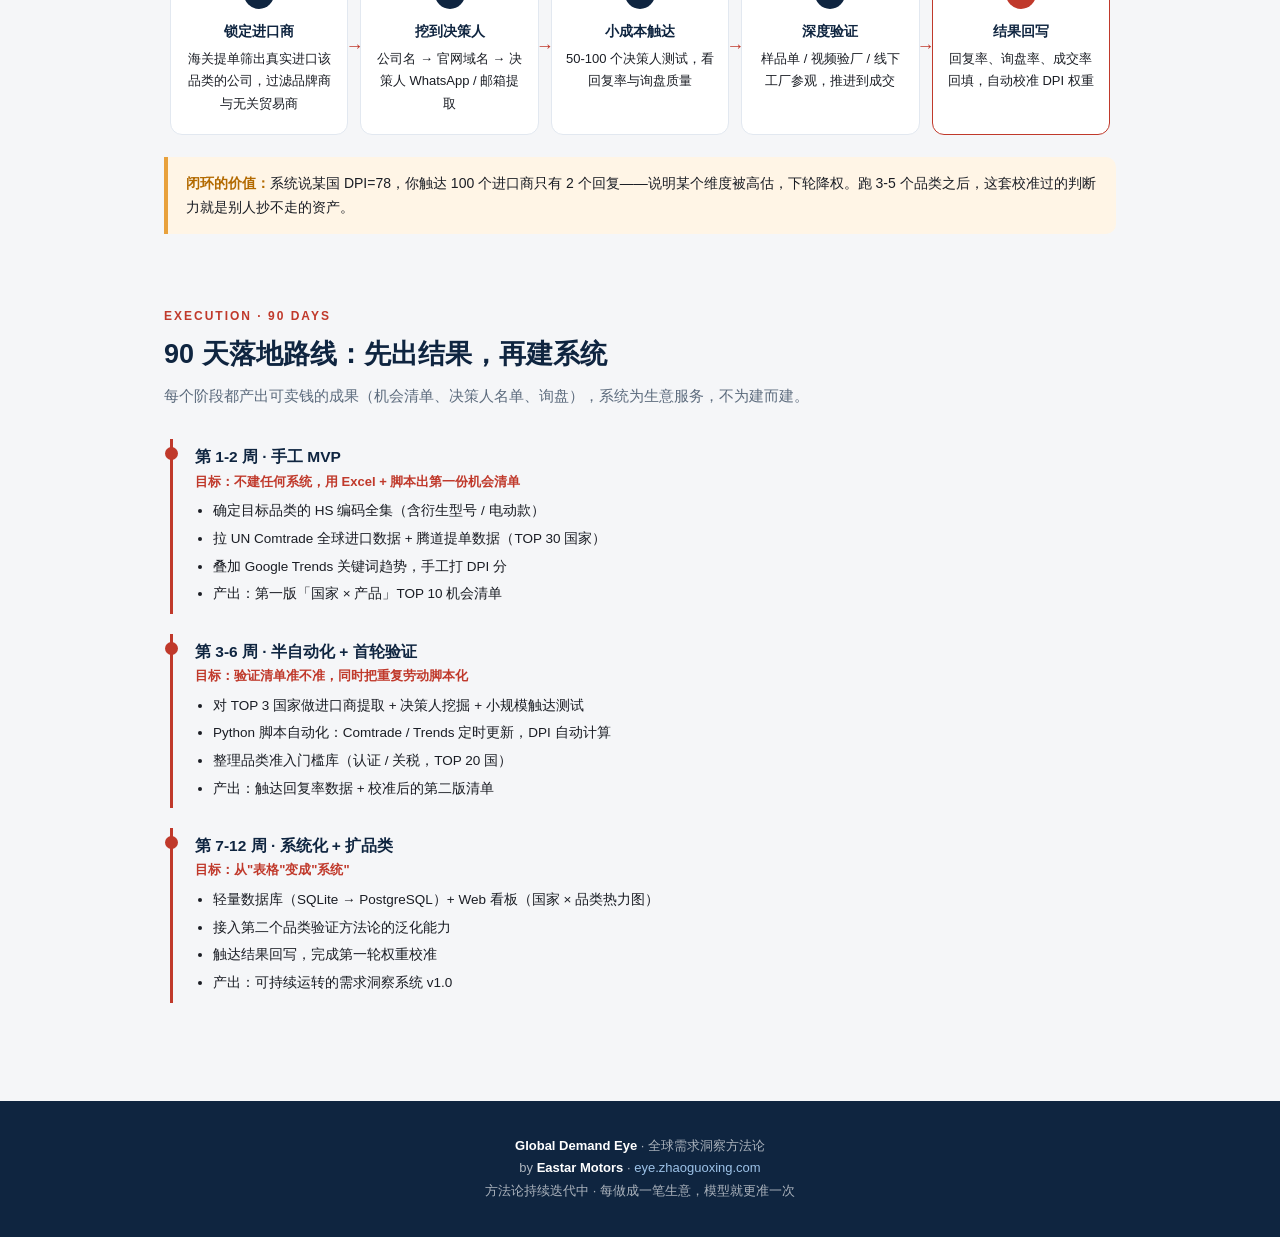
==== commit 3eae10b3: "新增数据工具二级菜单：全球进口扫描 / 宏观经济查询 / 供应商集中度分析（Comtrade+WorldBank 免费API）" ====
--- a/index.html
+++ b/index.html
@@ -20,8 +20,15 @@
   nav .container { display: flex; align-items: center; justify-content: space-between; height: 56px; }
   nav .logo { color: #fff; font-weight: 800; font-size: 17px; letter-spacing: .5px; }
   nav .logo span { color: #ff9a8a; }
-  nav .links a { color: rgba(255,255,255,.75); text-decoration: none; font-size: 13.5px; margin-left: 22px; transition: color .2s; }
-  nav .links a:hover { color: #fff; }
+  nav .links { display: flex; align-items: center; }
+  nav .links a, nav .links .dropbtn { color: rgba(255,255,255,.75); text-decoration: none; font-size: 13.5px; margin-left: 22px; transition: color .2s; cursor: pointer; }
+  nav .links a:hover, nav .links .dropbtn:hover { color: #fff; }
+  .dropdown { position: relative; }
+  .dropdown-menu { display: none; position: absolute; right: 0; top: 100%; background: #fff; border-radius: 10px; box-shadow: 0 8px 28px rgba(0,0,0,.22); padding: 8px; min-width: 200px; z-index: 60; }
+  .dropdown:hover .dropdown-menu { display: block; }
+  .dropdown-menu a { display: block; color: #1a1d24; padding: 9px 14px; border-radius: 7px; margin: 0; font-size: 13.5px; white-space: nowrap; }
+  .dropdown-menu a:hover { background: #eef2f7; color: #0f2540; }
+  .dropdown-menu a small { display: block; color: #5c6b7d; font-size: 11px; }
   @media (max-width: 720px) { nav .links { display: none; } }
 
   /* hero */
@@ -133,6 +140,14 @@
       <a href="#calc" data-page-node-id="eDOBJ2DCVDD18yL87TJ3RS">在线计算器</a>
       <a href="#loop" data-page-node-id="DHEj22jfOPbuzD3FoP1DJM">验证闭环</a>
       <a href="#roadmap" data-page-node-id="SwSfWYvEmaSe5w0Kty3PW3">落地路线</a>
+      <div class="dropdown" data-page-node-id="dToolsMenu1">
+        <span class="dropbtn">数据工具 ▾</span>
+        <div class="dropdown-menu">
+          <a href="tools/trade.html">全球进口扫描<small>Comtrade · 各国进口额排行</small></a>
+          <a href="tools/macro.html">宏观经济查询<small>World Bank · GDP/增速/人口</small></a>
+          <a href="tools/hhi.html">供应商集中度分析<small>Comtrade · 来源国份额与 HHI</small></a>
+        </div>
+      </div>
     </div>
   </div>
 </nav>
